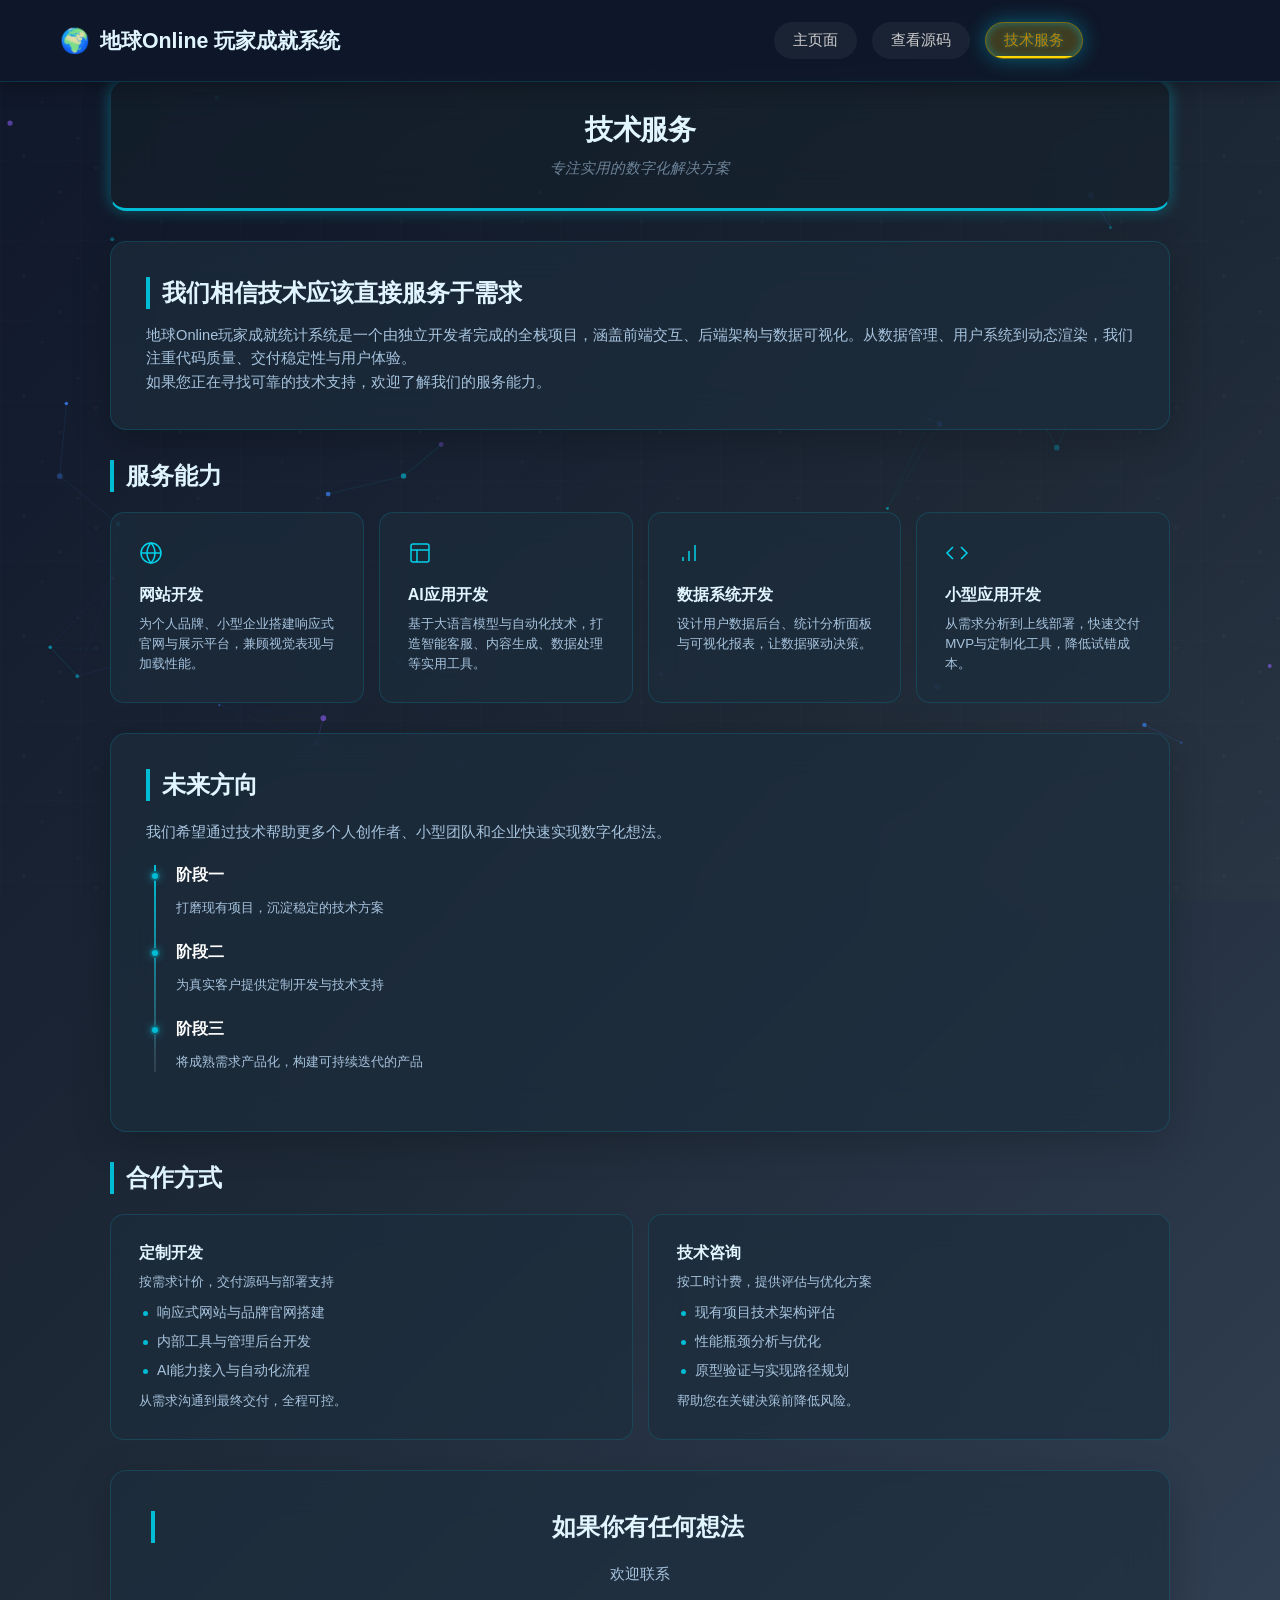
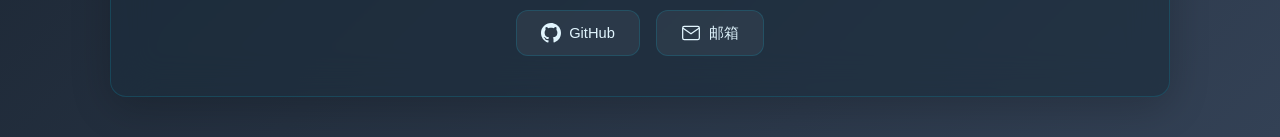
==== cooperation.html @ 9ad04b44 "init" ====
<!DOCTYPE html>
<html lang="zh-CN">
<head>
    <meta charset="UTF-8">
    <meta name="viewport" content="width=device-width, initial-scale=1.0">
    <title>技术服务 · 地球Online</title>
    <link rel="stylesheet" href="static/css/style.css">
    <script src="static/js/svg-icons.js"></script>
    <script src="static/js/background.js"></script>
    <script src="static/js/app.js"></script>
</head>
<body class="theme-wave">
    <canvas id="background-canvas"></canvas>

    <div class="star-bg"></div>
    <div class="subtle-grid"></div>

    <div id="wavy-bg" class="wavy-background">
        <div class="wave"></div>
        <div class="wave"></div>
        <div class="wave"></div>
    </div>

    <nav class="nav-bar">
        <div class="nav-container">
            <div class="nav-left">
                <span class="nav-icon">🌍</span>
                <span class="nav-title">地球Online 玩家成就系统</span>
            </div>
            <div class="nav-right">
                <a href="index.html" class="nav-btn ripple-btn">主页面</a>
                <a href="source.html" class="nav-btn ripple-btn">查看源码</a>
                <a href="cooperation.html" class="nav-btn ripple-btn active">技术服务</a>
                <span class="nav-stats" id="nav-stats">
                    <span class="nav-stats-icon">🏆</span>
                    <span class="nav-stats-text" id="nav-stats-text">0 / 0 · 0%</span>
                </span>
            </div>
        </div>
    </nav>

    <main class="main-content">
<div class="cooperation-page">
    <!-- 开场介绍 -->
    <div class="page-header">
        <h1 class="page-title">技术服务</h1>
        <p class="page-subtitle">专注实用的数字化解决方案</p>
    </div>

    <div class="coop-intro-card">
        <h2 class="section-title">我们相信技术应该直接服务于需求</h2>
        <p class="section-desc">地球Online玩家成就统计系统是一个由独立开发者完成的全栈项目，涵盖前端交互、后端架构与数据可视化。从数据管理、用户系统到动态渲染，我们注重代码质量、交付稳定性与用户体验。</p>
        <p class="section-desc">如果您正在寻找可靠的技术支持，欢迎了解我们的服务能力。</p>
    </div>

    <!-- 能力展示 -->
    <div class="coop-section">
        <h2 class="section-title">服务能力</h2>
        <div class="coop-grid">
            <div class="coop-card">
                <div class="coop-icon">
                    <svg viewBox="0 0 24 24" width="24" height="24" fill="none" stroke="currentColor" stroke-width="1.5"><circle cx="12" cy="12" r="10"></circle><line x1="2" y1="12" x2="22" y2="12"></line><path d="M12 2a15.3 15.3 0 0 1 4 10 15.3 15.3 0 0 1-4 10 15.3 15.3 0 0 1-4-10 15.3 15.3 0 0 1 4-10z"></path></svg>
                </div>
                <div class="coop-card-title">网站开发</div>
                <div class="coop-card-desc">为个人品牌、小型企业搭建响应式官网与展示平台，兼顾视觉表现与加载性能。</div>
            </div>
            <div class="coop-card">
                <div class="coop-icon">
                    <svg viewBox="0 0 24 24" width="24" height="24" fill="none" stroke="currentColor" stroke-width="1.5"><rect x="3" y="3" width="18" height="18" rx="2" ry="2"></rect><line x1="3" y1="9" x2="21" y2="9"></line><line x1="9" y1="21" x2="9" y2="9"></line></svg>
                </div>
                <div class="coop-card-title">AI应用开发</div>
                <div class="coop-card-desc">基于大语言模型与自动化技术，打造智能客服、内容生成、数据处理等实用工具。</div>
            </div>
            <div class="coop-card">
                <div class="coop-icon">
                    <svg viewBox="0 0 24 24" width="24" height="24" fill="none" stroke="currentColor" stroke-width="1.5"><path d="M12 20V10"></path><path d="M18 20V4"></path><path d="M6 20v-4"></path></svg>
                </div>
                <div class="coop-card-title">数据系统开发</div>
                <div class="coop-card-desc">设计用户数据后台、统计分析面板与可视化报表，让数据驱动决策。</div>
            </div>
            <div class="coop-card">
                <div class="coop-icon">
                    <svg viewBox="0 0 24 24" width="24" height="24" fill="none" stroke="currentColor" stroke-width="1.5"><polyline points="16 18 22 12 16 6"></polyline><polyline points="8 6 2 12 8 18"></polyline></svg>
                </div>
                <div class="coop-card-title">小型应用开发</div>
                <div class="coop-card-desc">从需求分析到上线部署，快速交付MVP与定制化工具，降低试错成本。</div>
            </div>
        </div>
    </div>

    <!-- 未来方向 -->
    <div class="coop-section">
        <div class="explain-card">
            <h2 class="section-title">未来方向</h2>
            <p class="section-desc">我们希望通过技术帮助更多个人创作者、小型团队和企业快速实现数字化想法。</p>

            <div class="timeline">
                <div class="timeline-item">
                    <div class="timeline-dot"></div>
                    <div class="timeline-content">
                        <h3 class="timeline-title">阶段一</h3>
                        <p class="timeline-desc">打磨现有项目，沉淀稳定的技术方案</p>
                    </div>
                </div>
                <div class="timeline-item">
                    <div class="timeline-dot"></div>
                    <div class="timeline-content">
                        <h3 class="timeline-title">阶段二</h3>
                        <p class="timeline-desc">为真实客户提供定制开发与技术支持</p>
                    </div>
                </div>
                <div class="timeline-item">
                    <div class="timeline-dot"></div>
                    <div class="timeline-content">
                        <h3 class="timeline-title">阶段三</h3>
                        <p class="timeline-desc">将成熟需求产品化，构建可持续迭代的产品</p>
                    </div>
                </div>
            </div>
        </div>
    </div>

    <!-- 合作方式 -->
    <div class="coop-section">
        <h2 class="section-title">合作方式</h2>
        <div class="coop-grid two-col">
            <div class="coop-card wide">
                <div class="coop-card-title">定制开发</div>
                <p class="coop-card-desc">按需求计价，交付源码与部署支持</p>
                <ul class="coop-list">
                    <li>响应式网站与品牌官网搭建</li>
                    <li>内部工具与管理后台开发</li>
                    <li>AI能力接入与自动化流程</li>
                </ul>
                <p class="coop-card-desc">从需求沟通到最终交付，全程可控。</p>
            </div>
            <div class="coop-card wide">
                <div class="coop-card-title">技术咨询</div>
                <p class="coop-card-desc">按工时计费，提供评估与优化方案</p>
                <ul class="coop-list">
                    <li>现有项目技术架构评估</li>
                    <li>性能瓶颈分析与优化</li>
                    <li>原型验证与实现路径规划</li>
                </ul>
                <p class="coop-card-desc">帮助您在关键决策前降低风险。</p>
            </div>
        </div>
    </div>

    <!-- 联系方式 -->
    <div class="coop-section">
        <div class="contact-card">
            <h2 class="section-title" style="text-align: center;">如果你有任何想法</h2>
            <p class="section-desc" style="text-align: center;">欢迎联系</p>
            <div class="contact-grid">
                <a href="https://github.com/L0r3Seeker/Earth-Online" target="_blank" class="contact-item ripple-btn" title="L0r3Seeker/Earth-Online">
                    <svg viewBox="0 0 24 24" width="20" height="20" fill="currentColor"><path d="M12 0c-6.626 0-12 5.373-12 12 0 5.302 3.438 9.8 8.207 11.387.599.111.793-.261.793-.577v-2.234c-3.338.726-4.033-1.416-4.033-1.416-.546-1.387-1.333-1.756-1.333-1.756-1.089-.745.083-.729.083-.729 1.205.084 1.839 1.237 1.839 1.237 1.07 1.834 2.807 1.304 3.492.997.107-.775.418-1.305.762-1.604-2.665-.305-5.467-1.334-5.467-5.931 0-1.311.469-2.381 1.236-3.221-.124-.303-.535-1.524.117-3.176 0 0 1.008-.322 3.301 1.23.957-.266 1.983-.399 3.003-.404 1.02.005 2.047.138 3.006.404 2.291-1.552 3.297-1.23 3.297-1.23.653 1.653.242 2.874.118 3.176.77.84 1.235 1.911 1.235 3.221 0 4.609-2.807 5.624-5.479 5.921.43.372.823 1.102.823 2.222v3.293c0 .319.192.694.801.576 4.765-1.589 8.199-6.086 8.199-11.386 0-6.627-5.373-12-12-12z"/></svg>
                    <span>GitHub</span>
                </a>
                <a href="mailto:ecatnip@163.com" class="contact-item ripple-btn" title="ecatnip@163.com">
                    <svg viewBox="0 0 24 24" width="20" height="20" fill="none" stroke="currentColor" stroke-width="1.5"><path d="M4 4h16c1.1 0 2 .9 2 2v12c0 1.1-.9 2-2 2H4c-1.1 0-2-.9-2-2V6c0-1.1.9-2 2-2z"></path><polyline points="22,6 12,13 2,6"></polyline></svg>
                    <span>邮箱</span>
                </a>
            </div>
        </div>
    </div>
</div>
    </main>

    <script>
        document.addEventListener('DOMContentLoaded', function() {
            window.backgroundManager = new BackgroundManager();
            if (window.backgroundManager) {
                window.backgroundManager.changeTheme('wave');
            }
        });
    </script>
</body>
</html>
---- static/css/style.css ----
:root {
    --ease-apple: cubic-bezier(0.4, 0, 0.2, 1);
    --anim-duration: 450ms;

    --dark-bg: #1A1817;
    --dark-card: #242424;
    --dark-text: #FFFFFF;
    --dark-desc: #8B7D6B;
    --dark-border: #333333;
    --dark-hover: #2D2D2D;
    --gold-color: #B8860B;
    --gold-bright: #FFD700;
    --silver-color: #C0C0C0;
    --copper-color: #CD7F32;
    --gold-glow: rgba(184, 134, 11, 0.45);
    --silver-glow: rgba(192, 192, 192, 0.4);
    --copper-glow: rgba(205, 127, 50, 0.4);
    --accent-glow: rgba(255, 215, 0, 0.25);
    --light-bg: #F5F5F5;
    --light-card: #FFFFFF;
    --light-text: #333333;
    --light-desc: #666666;
    --light-border: #E0E0E0;
    --light-hover: #F0F0F0;

    --glass-bg: rgba(26, 24, 23, 0.65);
    --glass-border: rgba(255, 255, 255, 0.08);
    --card-glass-bg: rgba(36, 36, 36, 0.7);
    --text-primary: #FFFFFF;
    --text-desc-color: #8B7D6B;

    --glow-color: #B8860B;
    --glow-bright: #FFD700;
    --glow-effect: rgba(184, 134, 11, 0.4);
}

* {
    margin: 0;
    padding: 0;
    box-sizing: border-box;
}

body {
    font-family: 'Microsoft YaHei', 'PingFang SC', -apple-system, BlinkMacSystemFont, sans-serif;
    min-height: 100vh;
    transition: all 0.3s ease;
}

body.theme-dark {
    background: linear-gradient(180deg, #1A1817 0%, #121110 100%);
    color: var(--dark-text);
}

body.theme-wave {
    background: linear-gradient(135deg, #0f172a 0%, #1e2937 50%, #334155 100%);
    color: var(--dark-text);
    --glass-bg: rgba(20, 32, 43, 0.6);
    --glass-border: rgba(0, 212, 255, 0.15);
    --card-glass-bg: rgba(28, 45, 61, 0.65);
    --text-primary: #E1F5FE;
    --text-desc-color: #A7C4DE;
    --glow-color: #00BCD4;
    --glow-bright: #00E5FF;
    --glow-effect: rgba(0, 229, 255, 0.35);
}

body.theme-light {
    background: linear-gradient(180deg, #f8f5f0 0%, #f0e9d9 100%);
    color: var(--light-text);
    --glass-bg: rgba(245, 245, 245, 0.7);
    --glass-border: rgba(0, 0, 0, 0.06);
    --card-glass-bg: rgba(255, 255, 255, 0.75);
    --text-primary: #333333;
    --text-desc-color: #666666;
    --glow-color: #8B5A2B;
    --glow-bright: #CD853F;
    --glow-effect: rgba(139, 90, 43, 0.2);
}

/* 星空背景层 */
.star-bg {
    position: fixed;
    top: 0; left: 0; width: 100%; height: 100%;
    background:
        radial-gradient(circle at 20% 30%, rgba(255,255,255,0.08) 1px, transparent 2px),
        radial-gradient(circle at 50% 60%, rgba(255,255,255,0.06) 1px, transparent 2px),
        radial-gradient(circle at 80% 40%, rgba(255,255,255,0.07) 1px, transparent 2px),
        radial-gradient(circle at 35% 85%, rgba(255,255,255,0.05) 1px, transparent 2px),
        radial-gradient(circle at 65% 15%, rgba(255,255,255,0.06) 1px, transparent 2px);
    background-size: 120px 120px;
    pointer-events: none;
    z-index: 0;
    opacity: 0.6;
    animation: twinkle 25s infinite linear;
}

body.theme-light .star-bg {
    opacity: 0.15;
    background:
        radial-gradient(circle at 20% 30%, rgba(184,134,11,0.1) 1px, transparent 2px),
        radial-gradient(circle at 50% 60%, rgba(184,134,11,0.08) 1px, transparent 2px),
        radial-gradient(circle at 80% 40%, rgba(184,134,11,0.09) 1px, transparent 2px);
    background-size: 120px 120px;
}

/* 微妙网格层 */
.subtle-grid {
    position: fixed;
    top: 0; left: 0; width: 100%; height: 100%;
    background-image:
        linear-gradient(rgba(255,255,255,0.03) 1px, transparent 1px),
        linear-gradient(90deg, rgba(255,255,255,0.03) 1px, transparent 1px);
    background-size: 80px 80px;
    pointer-events: none;
    z-index: 0;
    opacity: 0.4;
}

body.theme-light .subtle-grid {
    background-image:
        linear-gradient(rgba(0,0,0,0.02) 1px, transparent 1px),
        linear-gradient(90deg, rgba(0,0,0,0.02) 1px, transparent 1px);
}

@keyframes twinkle {
    0%, 100% { opacity: 0.55; }
    50% { opacity: 0.75; }
}

.wavy-background {
    position: fixed;
    top: 0;
    left: 0;
    width: 100%;
    height: 100%;
    pointer-events: none;
    overflow: hidden;
    z-index: 0;
    opacity: 0;
    transition: opacity 0.5s ease;
}

body.theme-wave .wavy-background {
    opacity: 0.3;
}

.wave {
    position: absolute;
    width: 200%;
    height: 200%;
    animation: wave-animation 18s linear infinite;
    opacity: 0.25;
}

.wave:nth-child(1) {
    background: radial-gradient(ellipse at center, rgba(255, 215, 0, 0.1) 0%, transparent 70%);
    animation-duration: 12s;
}

.wave:nth-child(2) {
    background: radial-gradient(ellipse at center, rgba(192, 192, 192, 0.08) 0%, transparent 70%);
    animation-duration: 8s;
    animation-delay: -2s;
}

.wave:nth-child(3) {
    background: radial-gradient(ellipse at center, rgba(205, 127, 50, 0.06) 0%, transparent 70%);
    animation-duration: 15s;
    animation-delay: -5s;
}

@keyframes wave-animation {
    0% { transform: translate(0, 0) rotate(0deg); }
    100% { transform: translate(-30%, -20%) rotate(360deg); }
}

.nav-bar {
    position: fixed;
    top: 0;
    left: 0;
    right: 0;
    z-index: 100;
    backdrop-filter: blur(16px);
    border-bottom: 1px solid rgba(184, 134, 11, 0.2);
    background: rgba(26, 24, 23, 0.92);
    box-shadow: 0 4px 20px rgba(0, 0, 0, 0.3);
}

body.theme-light .nav-bar {
    background: rgba(255, 255, 255, 0.96);
    border-bottom: 1px solid #d4c19c;
    box-shadow: 0 4px 20px rgba(0, 0, 0, 0.08);
}

body.theme-wave .nav-bar {
    background: rgba(15, 23, 42, 0.92);
    box-shadow: 0 4px 20px rgba(0, 0, 0, 0.3);
}

.nav-container {
    max-width: 1200px;
    margin: 0 auto;
    padding: 12px 20px;
    display: flex;
    justify-content: space-between;
    align-items: center;
}

.nav-left {
    display: flex;
    align-items: center;
    gap: 10px;
}

.nav-icon {
    font-size: 24px;
}

.nav-title {
    font-size: 18px;
    font-weight: bold;
}

body.theme-light .nav-title {
    color: var(--light-text);
}

.nav-right {
    display: flex;
    gap: 15px;
}

.nav-btn {
    padding: 8px 16px;
    border-radius: 20px;
    text-decoration: none;
    font-size: 14px;
    transition: all 0.3s ease;
    border: 1px solid transparent;
    position: relative;
    overflow: hidden;
}

.nav-btn::after {
    content: '';
    position: absolute;
    bottom: 0; left: 50%;
    width: 0; height: 2px;
    background: var(--gold-bright);
    transition: all 0.3s ease;
}

.nav-btn:hover::after,
.nav-btn.active::after {
    left: 0;
    width: 100%;
}

body.theme-dark .nav-btn {
    color: #aaa;
    background: rgba(255, 255, 255, 0.05);
}

body.theme-dark .nav-btn:hover {
    background: rgba(255, 255, 255, 0.1);
    color: var(--dark-text);
}

body.theme-dark .nav-btn.active {
    background: rgba(255, 215, 0, 0.2);
    color: var(--gold-color);
    border-color: rgba(255, 215, 0, 0.3);
}

body.theme-light .nav-btn {
    color: var(--light-text);
    background: rgba(0, 0, 0, 0.05);
}

body.theme-light .nav-btn:hover {
    background: rgba(0, 0, 0, 0.1);
}

body.theme-light .nav-btn.active {
    background: rgba(255, 215, 0, 0.3);
    color: #8B6914;
    border-color: rgba(255, 215, 0, 0.5);
}

body.theme-wave .nav-btn {
    color: #ccc;
    background: rgba(255, 255, 255, 0.05);
}

body.theme-wave .nav-btn:hover {
    background: rgba(255, 255, 255, 0.1);
    color: var(--dark-text);
}

body.theme-wave .nav-btn.active {
    background: rgba(255, 215, 0, 0.2);
    color: var(--gold-color);
    border-color: rgba(255, 215, 0, 0.3);
}

.main-content {
    margin-top: 60px;
    position: relative;
    z-index: 1;
}

.home-page {
    max-width: 1000px;
    margin: 0 auto;
    padding: 30px 20px;
}

.header {
    text-align: center;
    margin-bottom: 30px;
}

.header-content {
    display: flex;
    justify-content: space-between;
    align-items: center;
    margin-bottom: 20px;
}

.header-left {
    text-align: left;
}

.header-right {
    display: flex;
    gap: 15px;
    align-items: center;
}

.visitor-stats-card {
    padding: 8px 16px !important;
}

.visitor-stats-card .stats-label {
    font-size: 10px;
}

.visitor-stats-card .stats-value {
    font-size: 15px;
}

.page-title {
    font-size: clamp(32px, 4vw, 46px);
    font-weight: 800;
    letter-spacing: -0.04em;
    margin: 4px 0 10px;
    text-wrap: balance;
}

.page-eyebrow {
    color: var(--gold-color);
    font-size: 11px;
    font-weight: 700;
    letter-spacing: 0.14em;
}

body.theme-light .page-title {
    color: var(--light-text);
}

.page-subtitle {
    font-size: 16px;
    font-style: italic;
    opacity: 0.7;
}

body.theme-light .page-subtitle {
    color: var(--light-desc);
}

.stats-card {
    display: flex;
    align-items: center;
    gap: 12px;
    padding: 15px 25px;
    border-radius: 12px;
}

body.theme-dark .stats-card {
    background: rgba(255, 255, 255, 0.05);
    border: 1px solid rgba(255, 255, 255, 0.1);
}

body.theme-light .stats-card {
    background: rgba(0, 0, 0, 0.03);
    border: 1px solid var(--light-border);
}

body.theme-wave .stats-card {
    background: rgba(255, 255, 255, 0.05);
    border: 1px solid rgba(255, 255, 255, 0.1);
}

.stats-icon {
    font-size: 36px;
}

.stats-info {
    display: flex;
    flex-direction: column;
}

.stats-label {
    font-size: 12px;
    opacity: 0.6;
}

.stats-value {
    font-size: 20px;
    font-weight: bold;
    color: var(--gold-color);
}

.progress-bar-container {
    width: 100%;
    height: 8px;
    border-radius: 4px;
    overflow: hidden;
}

body.theme-dark .progress-bar-container {
    background: rgba(255, 255, 255, 0.1);
}

body.theme-light .progress-bar-container {
    background: rgba(0, 0, 0, 0.1);
}

body.theme-wave .progress-bar-container {
    background: rgba(255, 255, 255, 0.1);
}

.progress-bar {
    width: 100%;
    height: 100%;
    border-radius: 4px;
}

.progress-fill {
    height: 100%;
    background: linear-gradient(90deg, var(--copper-color), var(--silver-color), var(--gold-color));
    border-radius: 4px;
    transition: width 0.5s ease;
}

.filter-bar {
    display: flex;
    align-items: center;
    gap: 15px;
    margin-bottom: 25px;
    padding: 15px 20px;
    border-radius: 14px;
    position: sticky;
    top: 76px;
    z-index: 5;
    backdrop-filter: blur(18px);
}

body.theme-dark .filter-bar {
    background: rgba(255, 255, 255, 0.03);
    border: 1px solid rgba(255, 255, 255, 0.08);
}

body.theme-light .filter-bar {
    background: rgba(0, 0, 0, 0.02);
    border: 1px solid var(--light-border);
}

body.theme-wave .filter-bar {
    background: rgba(255, 255, 255, 0.03);
    border: 1px solid rgba(255, 255, 255, 0.08);
}

.filter-label {
    font-size: 14px;
    opacity: 0.7;
}

.filter-select {
    padding: 8px 24px 8px 12px;
    border-radius: 8px;
    font-size: 14px;
    cursor: pointer;
    outline: none;
    transition: all 0.3s ease;
    appearance: none;
    background-repeat: no-repeat;
    background-position: right 8px center;
    background-size: 12px;
}

body.theme-dark .filter-select {
    background: rgba(255, 255, 255, 0.05);
    border: 1px solid rgba(255, 255, 255, 0.15);
    color: var(--dark-text);
    background-image: url("data:image/svg+xml,%3Csvg xmlns='http://www.w3.org/2000/svg' width='12' height='12' viewBox='0 0 24 24' fill='none' stroke='%238B7D6B' stroke-width='2'%3E%3Cpolyline points='6 9 12 15 18 9'/%3E%3C/svg%3E");
}

body.theme-dark .filter-select:hover {
    border-color: rgba(255, 255, 255, 0.3);
    background-color: rgba(255, 255, 255, 0.08);
}

body.theme-dark .filter-select:focus {
    border-color: var(--gold-color);
    box-shadow: 0 0 10px rgba(255, 215, 0, 0.2);
}

body.theme-dark .filter-select option {
    background: #1A1817;
    color: white;
    padding: 8px;
}

body.theme-light .filter-select {
    background: #fff;
    border: 1px solid var(--light-border);
    color: var(--light-text);
    background-image: url("data:image/svg+xml,%3Csvg xmlns='http://www.w3.org/2000/svg' width='12' height='12' viewBox='0 0 24 24' fill='none' stroke='%23666' stroke-width='2'%3E%3Cpolyline points='6 9 12 15 18 9'/%3E%3C/svg%3E");
}

body.theme-light .filter-select option {
    background: #fff;
    color: var(--light-text);
}

body.theme-wave .filter-select {
    background: rgba(255, 255, 255, 0.05);
    border: 1px solid rgba(255, 255, 255, 0.15);
    color: var(--dark-text);
    background-image: url("data:image/svg+xml,%3Csvg xmlns='http://www.w3.org/2000/svg' width='12' height='12' viewBox='0 0 24 24' fill='none' stroke='%238B7D6B' stroke-width='2'%3E%3Cpolyline points='6 9 12 15 18 9'/%3E%3C/svg%3E");
}

body.theme-wave .filter-select option {
    background: #1a1a2e;
    color: white;
}

.search-input {
    flex: 1;
    padding: 8px 15px;
    border-radius: 20px;
    font-size: 14px;
}

body.theme-dark .search-input {
    background: rgba(255, 255, 255, 0.08);
    border: 1px solid rgba(255, 255, 255, 0.15);
    color: var(--dark-text);
}

body.theme-dark .search-input::placeholder {
    color: rgba(255, 255, 255, 0.4);
}

body.theme-light .search-input {
    background: #fff;
    border: 1px solid var(--light-border);
    color: var(--light-text);
}

body.theme-light .search-input::placeholder {
    color: rgba(0, 0, 0, 0.3);
}

body.theme-wave .search-input {
    background: rgba(255, 255, 255, 0.08);
    border: 1px solid rgba(255, 255, 255, 0.15);
    color: var(--dark-text);
}

body.theme-wave .search-input::placeholder {
    color: rgba(255, 255, 255, 0.4);
}

.count-label {
    font-size: 14px;
    opacity: 0.6;
}

.achievements-list {
    display: grid;
    grid-template-columns: repeat(2, minmax(0, 1fr));
    gap: 14px;
}

.achievement-card {
    display: flex;
    align-items: center;
    gap: 14px;
    padding: 18px;
    border-radius: 20px;
    cursor: pointer;
    transition: transform 0.45s cubic-bezier(0.4, 0, 0.2, 1),
                box-shadow 0.45s cubic-bezier(0.4, 0, 0.2, 1),
                border-color 0.45s cubic-bezier(0.4, 0, 0.2, 1),
                background 0.45s cubic-bezier(0.4, 0, 0.2, 1),
                opacity 0.45s cubic-bezier(0.4, 0, 0.2, 1);
    opacity: 0.9;
    position: relative;
    overflow: hidden;
    will-change: transform, box-shadow;
}

.achievement-card::before {
    content: '';
    position: absolute;
    inset: 0;
    background: linear-gradient(135deg, transparent, rgba(255,215,0,0.06), transparent);
    opacity: 0;
    transition: opacity 0.4s;
    pointer-events: none;
}

.achievement-card:hover::before {
    opacity: 1;
}

body.theme-dark .achievement-card {
    background: rgba(255, 255, 255, 0.03);
    border: 1px solid rgba(255, 255, 255, 0.06);
}

body.theme-light .achievement-card {
    background: #fff;
    border: 1px solid var(--light-border);
}

body.theme-wave .achievement-card {
    background: rgba(255, 255, 255, 0.03);
    border: 1px solid rgba(255, 255, 255, 0.06);
}

.achievement-card:hover {
    opacity: 1;
    transform: translateY(-4px);
}

body.theme-dark .achievement-card:hover {
    background: rgba(255, 255, 255, 0.06);
    border-color: rgba(255, 255, 255, 0.12);
}

body.theme-light .achievement-card:hover {
    background: var(--light-hover);
    border-color: rgba(0, 0, 0, 0.1);
}

body.theme-wave .achievement-card:hover {
    background: rgba(255, 255, 255, 0.06);
    border-color: rgba(255, 255, 255, 0.12);
}

.achievement-card.completed {
    opacity: 1;
    animation: pulse-glow 3s ease-in-out infinite;
}

/* 已完成卡片：按稀有度设置分层光晕 */
.achievement-card[data-rarity="gold"].completed {
    border-color: var(--gold-color);
    box-shadow:
        0 0 15px var(--gold-glow),
        0 0 35px rgba(184,134,11,0.25),
        inset 0 0 20px rgba(255,215,0,0.15);
}
.achievement-card[data-rarity="silver"].completed {
    border-color: var(--silver-color);
    box-shadow:
        0 0 15px var(--silver-glow),
        0 0 35px rgba(192,192,192,0.2),
        inset 0 0 20px rgba(192,192,192,0.1);
}
.achievement-card[data-rarity="copper"].completed {
    border-color: var(--copper-color);
    box-shadow:
        0 0 15px var(--copper-glow),
        0 0 35px rgba(205,127,50,0.2),
        inset 0 0 20px rgba(205,127,50,0.1);
}

@keyframes pulse-glow {
    0% { box-shadow: 0 0 15px var(--accent-glow), 0 0 35px rgba(255,215,0,0.15); }
    50% { box-shadow: 0 0 25px var(--accent-glow), 0 0 50px rgba(255,215,0,0.25); }
    100% { box-shadow: 0 0 15px var(--accent-glow), 0 0 35px rgba(255,215,0,0.15); }
}

/* 未完成卡片弱化 */
.achievement-card:not(.completed) {
    filter: saturate(0.82);
}

body.theme-dark .achievement-card.completed {
    background: rgba(255, 255, 255, 0.04);
}
body.theme-dark .achievement-card[data-rarity="gold"].completed {
    background: rgba(255, 215, 0, 0.06);
}
body.theme-dark .achievement-card[data-rarity="silver"].completed {
    background: rgba(192, 192, 192, 0.06);
}
body.theme-dark .achievement-card[data-rarity="copper"].completed {
    background: rgba(205, 127, 50, 0.06);
}

body.theme-light .achievement-card.completed {
    background: rgba(0, 0, 0, 0.02);
}
body.theme-light .achievement-card[data-rarity="gold"].completed {
    background: rgba(255, 215, 0, 0.06);
}
body.theme-light .achievement-card[data-rarity="silver"].completed {
    background: rgba(192, 192, 192, 0.06);
}
body.theme-light .achievement-card[data-rarity="copper"].completed {
    background: rgba(205, 127, 50, 0.06);
}

body.theme-wave .achievement-card.completed {
    background: rgba(255, 255, 255, 0.04);
}
body.theme-wave .achievement-card[data-rarity="gold"].completed {
    background: rgba(255, 215, 0, 0.06);
}
body.theme-wave .achievement-card[data-rarity="silver"].completed {
    background: rgba(192, 192, 192, 0.06);
}
body.theme-wave .achievement-card[data-rarity="copper"].completed {
    background: rgba(205, 127, 50, 0.06);
}

.achievement-card.locked {
    cursor: default;
}

.achievement-card.locked:hover {
    transform: none;
}

.achievement-card.locked .card-checkbox {
    cursor: default;
}

.achievement-card.locked .checkmark {
    background: rgba(255, 215, 0, 0.2);
    border-color: var(--gold-color);
}

.achievement-card.locked .checkmark::after {
    opacity: 1;
}

.card-icon {
    width: 58px;
    height: 58px;
    border-radius: 14px;
    display: flex;
    align-items: center;
    justify-content: center;
    font-size: 28px;
    transition: all 0.4s ease;
    flex-shrink: 0;
    overflow: hidden;
    background: rgba(0,0,0, 0.45);
    border: 2px solid rgba(255, 255, 255, 0.12);
    box-shadow: 0 4px 15px rgba(0,0,0,0.4);
    will-change: transform;
}

.achievement-card:hover .card-icon {
    transform: scale(1.06) rotate(5deg);
}

.card-icon svg {
    width: 40px;
    height: 40px;
    display: block;
    filter: drop-shadow(0 1px 2px rgba(0,0,0,0.5));
}

.achievement-card:not(.completed) .card-icon svg {
    filter: drop-shadow(0 1px 2px rgba(0,0,0,0.5)) grayscale(0.1) opacity(0.8);
}

.achievement-card[data-rarity="gold"] .card-icon {
    border-color: rgba(255, 215, 0, 0.55);
    box-shadow: inset 0 0 12px rgba(255, 215, 0, 0.08);
}

.achievement-card[data-rarity="gold"].completed .card-icon {
    background: rgba(255, 215, 0, 0.22);
    border-color: var(--gold-color);
    box-shadow: 0 0 18px rgba(255, 215, 0, 0.45), inset 0 0 12px rgba(255, 215, 0, 0.1);
}

.achievement-card[data-rarity="silver"] .card-icon {
    border-color: rgba(192, 192, 192, 0.55);
    box-shadow: inset 0 0 12px rgba(192, 192, 192, 0.08);
}

.achievement-card[data-rarity="silver"].completed .card-icon {
    background: rgba(192, 192, 192, 0.22);
    border-color: var(--silver-color);
    box-shadow: 0 0 18px rgba(192, 192, 192, 0.45), inset 0 0 12px rgba(192, 192, 192, 0.1);
}

.achievement-card[data-rarity="copper"] .card-icon {
    border-color: rgba(205, 127, 50, 0.55);
    box-shadow: inset 0 0 12px rgba(205, 127, 50, 0.08);
}

.achievement-card[data-rarity="copper"].completed .card-icon {
    background: rgba(205, 127, 50, 0.22);
    border-color: var(--copper-color);
    box-shadow: 0 0 18px rgba(205, 127, 50, 0.45), inset 0 0 12px rgba(205, 127, 50, 0.1);
}

.card-content {
    flex: 1;
    min-width: 0;
}

.card-title {
    font-size: 17px;
    font-weight: 700;
    letter-spacing: -0.02em;
    margin-bottom: 6px;
    white-space: nowrap;
    overflow: hidden;
    text-overflow: ellipsis;
}

body.theme-light .card-title {
    color: var(--light-text);
}

.card-desc {
    font-size: 13px;
    line-height: 1.55;
    margin-bottom: 9px;
    opacity: 0.8;
    display: -webkit-box;
    -webkit-line-clamp: 2;
    -webkit-box-orient: vertical;
    overflow: hidden;
}

.achievement-card[data-rarity="gold"] .card-desc {
    color: var(--gold-color);
}

.achievement-card[data-rarity="silver"] .card-desc {
    color: var(--silver-color);
}

.achievement-card[data-rarity="copper"] .card-desc {
    color: var(--copper-color);
}

.card-rate {
    display: flex;
    align-items: center;
    gap: 6px;
    font-size: 12px;
    opacity: 0.7;
}

.rate-icon {
    display: inline-flex;
    align-items: center;
    padding: 2px 6px;
    border: 1px solid currentColor;
    border-radius: 999px;
    font-size: 10px;
    font-weight: 700;
    line-height: 1.2;
}

.pagination {
    display: flex;
    justify-content: center;
    align-items: center;
    gap: 7px;
    padding: 26px 0 8px;
}

.page-button {
    min-width: 34px;
    height: 34px;
    padding: 0 10px;
    border: 1px solid var(--glass-border);
    border-radius: 9px;
    background: var(--card-glass-bg);
    color: var(--text-primary);
    cursor: pointer;
    font: inherit;
    transition: transform .2s ease, background .2s ease, border-color .2s ease;
}

.page-button:hover:not(:disabled), .page-button.active {
    background: var(--gold-color);
    border-color: var(--gold-color);
    color: #17120a;
    transform: translateY(-2px);
}

.page-button:disabled { opacity: .35; cursor: not-allowed; }
.pagination-ellipsis { opacity: .55; padding: 0 2px; }

.rate-icon {
    font-size: 14px;
}

/* Steam 风格成就卡：深蓝信息面板、方形奖章、亮标题与低对比说明 */
.achievement-card {
    min-height: 112px;
    gap: 16px;
    padding: 16px;
    border-radius: 2px;
    border: 1px solid #263c50;
    background: #16202d;
    box-shadow: inset 0 1px 0 rgba(255, 255, 255, 0.025);
    opacity: 1;
}

.achievement-card::before {
    background: linear-gradient(90deg, rgba(103, 193, 245, 0.12), transparent 55%);
}

.achievement-card:hover {
    transform: none;
    border-color: #4c6b85;
    box-shadow: inset 3px 0 #67c1f5, inset 0 1px 0 rgba(255, 255, 255, 0.04);
}

body.theme-dark .achievement-card,
body.theme-light .achievement-card,
body.theme-wave .achievement-card {
    background: #16202d;
    border-color: #263c50;
}

body.theme-dark .achievement-card:hover,
body.theme-light .achievement-card:hover,
body.theme-wave .achievement-card:hover {
    background: #1b2b3b;
    border-color: #4c6b85;
}

.achievement-card.completed {
    animation: none;
    box-shadow: inset 3px 0 #a4d007, inset 0 1px 0 rgba(255, 255, 255, 0.04);
}

.achievement-card[data-rarity="gold"].completed,
.achievement-card[data-rarity="silver"].completed,
.achievement-card[data-rarity="copper"].completed {
    background: #1b2b27;
    border-color: #3d5b37;
    box-shadow: inset 3px 0 #a4d007, inset 0 1px 0 rgba(255, 255, 255, 0.04);
}

.achievement-card:not(.completed) {
    filter: none;
}

.card-icon {
    width: 64px;
    height: 64px;
    border: 1px solid #31465a;
    border-radius: 2px;
    background:
        linear-gradient(135deg, rgba(103, 193, 245, 0.09), transparent 65%),
        #0d141d;
    box-shadow: inset 0 0 0 3px rgba(0, 0, 0, 0.2);
}

.achievement-card:hover .card-icon {
    transform: none;
    border-color: #67c1f5;
}

.card-icon svg {
    width: 46px;
    height: 46px;
    filter: drop-shadow(0 2px 1px rgba(0, 0, 0, 0.55));
}

.achievement-card:not(.completed) .card-icon svg {
    filter: grayscale(0.88) brightness(0.72) drop-shadow(0 2px 1px rgba(0, 0, 0, 0.55));
    opacity: 0.82;
}

.achievement-card.completed .card-icon {
    border-color: #6c8d36;
    background:
        linear-gradient(135deg, rgba(164, 208, 7, 0.16), transparent 65%),
        #101a20;
    box-shadow: inset 0 0 0 3px rgba(164, 208, 7, 0.06);
}

.achievement-card[data-rarity="gold"].completed .card-icon,
.achievement-card[data-rarity="silver"].completed .card-icon,
.achievement-card[data-rarity="copper"].completed .card-icon {
    background:
        linear-gradient(135deg, rgba(164, 208, 7, 0.16), transparent 65%),
        #101a20;
    border-color: #6c8d36;
    box-shadow: inset 0 0 0 3px rgba(164, 208, 7, 0.06);
}

.achievement-card[data-rarity="gold"] .card-icon,
.achievement-card[data-rarity="silver"] .card-icon,
.achievement-card[data-rarity="copper"] .card-icon {
    border-color: #31465a;
}

.card-title,
body.theme-light .card-title {
    color: #ebf6ff;
    font-size: 16px;
    font-weight: 500;
    letter-spacing: 0;
    margin-bottom: 5px;
}

.card-desc,
.achievement-card[data-rarity="gold"] .card-desc,
.achievement-card[data-rarity="silver"] .card-desc,
.achievement-card[data-rarity="copper"] .card-desc {
    color: #8f98a0;
    font-size: 12px;
    line-height: 1.45;
    margin-bottom: 8px;
    opacity: 1;
}

.card-rate {
    gap: 7px;
    color: #677784;
    font-size: 11px;
    opacity: 1;
}

.rate-icon {
    padding: 0;
    border: 0;
    border-radius: 0;
    color: #67c1f5;
    font-size: 11px;
    font-weight: 400;
}

.achievement-card.completed .rate-icon { color: #a4d007; }

.card-checkbox {
    align-self: flex-end;
    gap: 6px;
    color: #a4d007;
    font-size: 11px;
}

.checkmark {
    width: 16px;
    height: 16px;
    border-radius: 2px;
    border-color: #4c6b85;
}

.card-checkbox input[type="checkbox"]:checked + .checkmark {
    background: #a4d007;
    border-color: #a4d007;
}

@media (max-width: 768px) {
    .achievement-card { min-height: 100px; }
    .card-icon { width: 56px; height: 56px; }
    .card-icon svg { width: 40px; height: 40px; }
}

.card-checkbox {
    display: flex;
    align-items: center;
    gap: 8px;
    cursor: pointer;
}

.card-checkbox input[type="checkbox"] {
    display: none;
}

.checkmark {
    width: 24px;
    height: 24px;
    border-radius: 8px;
    border: 2px solid rgba(255, 255, 255, 0.3);
    display: flex;
    align-items: center;
    justify-content: center;
    transition: all 0.35s cubic-bezier(0.4, 0, 0.2, 1);
}

body.theme-light .checkmark {
    border-color: rgba(0, 0, 0, 0.2);
}

.card-checkbox input[type="checkbox"]:checked + .checkmark {
    background: var(--gold-color);
    border-color: var(--gold-color);
}

.checkmark::after {
    content: '';
    width: 10px;
    height: 10px;
    background: url("data:image/svg+xml,%3Csvg xmlns='http://www.w3.org/2000/svg' viewBox='0 0 24 24' fill='none' stroke='%231A1817' stroke-width='3'%3E%3Cpath d='M5 13l4 4L19 7'/%3E%3C/svg%3E") no-repeat center;
    background-size: contain;
    opacity: 0;
    transition: opacity 0.3s ease;
}

.card-checkbox input[type="checkbox"]:checked + .checkmark::after {
    opacity: 1;
}

.check-text {
    font-size: 13px;
    opacity: 0.5;
    transition: opacity 0.35s cubic-bezier(0.4, 0, 0.2, 1),
                color 0.35s cubic-bezier(0.4, 0, 0.2, 1);
}

.card-checkbox input[type="checkbox"]:checked ~ .check-text {
    opacity: 1;
    color: var(--gold-color);
}

.source-page, .style-page {
    max-width: 1000px;
    margin: 0 auto;
    padding: 30px 20px;
}

.page-header {
    text-align: center;
    margin-bottom: 30px;
}

.page-header h1 {
    font-size: 28px;
    margin-bottom: 10px;
}

.page-header p {
    opacity: 0.6;
}

/* 标签页 */
.source-tabs {
    display: flex;
    gap: 8px;
    margin-bottom: 20px;
    border-bottom: 1px solid rgba(255, 255, 255, 0.1);
    flex-wrap: wrap;
}

.source-tab {
    background: transparent;
    border: none;
    padding: 12px 20px;
    color: var(--dark-text);
    opacity: 0.6;
    cursor: pointer;
    font-size: 14px;
    border-bottom: 2px solid transparent;
    transition: all 0.3s ease;
    margin-bottom: -1px;
}

.source-tab:hover {
    opacity: 1;
    color: var(--gold-color);
}

.source-tab.active {
    opacity: 1;
    color: var(--gold-color);
    border-bottom-color: var(--gold-color);
}

.tab-panel {
    display: none;
    animation: fadeIn 0.3s ease;
}

.tab-panel.active {
    display: block;
}

@keyframes fadeIn {
    from { opacity: 0; transform: translateY(8px); }
    to { opacity: 1; transform: translateY(0); }
}

.source-content {
    min-height: 400px;
}

/* 项目介绍卡片 */
.intro-card,
.explain-card {
    background: rgba(255, 255, 255, 0.04);
    border: 1px solid rgba(255, 255, 255, 0.08);
    border-radius: 12px;
    padding: 24px 28px;
}

body.theme-light .intro-card,
body.theme-light .explain-card {
    background: #fff;
    border-color: var(--light-border);
    box-shadow: 0 2px 8px rgba(0, 0, 0, 0.04);
}

.intro-card h2,
.explain-card h2 {
    font-size: 22px;
    margin-bottom: 16px;
    color: var(--gold-color);
}

.intro-card h3,
.explain-card h3 {
    font-size: 16px;
    margin: 20px 0 12px;
    color: var(--dark-text);
}

.lead {
    font-size: 15px;
    line-height: 1.8;
    opacity: 0.85;
    margin-bottom: 16px;
}

.feature-list {
    list-style: none;
    padding: 0;
    margin: 0 0 16px;
}

.feature-list li {
    padding: 8px 0;
    border-bottom: 1px dashed rgba(255, 255, 255, 0.06);
    font-size: 14px;
    line-height: 1.7;
}

body.theme-light .feature-list li {
    border-bottom-color: var(--light-border);
}

/* 技术栈网格 */
.tech-grid {
    display: grid;
    grid-template-columns: repeat(auto-fill, minmax(140px, 1fr));
    gap: 12px;
    margin: 16px 0;
}

.tech-item {
    background: rgba(255, 255, 255, 0.04);
    border: 1px solid rgba(255, 255, 255, 0.08);
    border-radius: 10px;
    padding: 14px 10px;
    text-align: center;
    transition: all 0.3s ease;
}

.tech-item:hover {
    transform: translateY(-2px);
    border-color: var(--gold-color);
}

.tech-icon {
    font-size: 28px;
    margin-bottom: 6px;
}

.tech-name {
    font-size: 14px;
    font-weight: 600;
    color: var(--gold-color);
    margin-bottom: 2px;
}

.tech-desc {
    font-size: 12px;
    opacity: 0.6;
}

/* 代码块 */
.code-block {
    background: rgba(0, 0, 0, 0.6);
    border: 1px solid rgba(255, 255, 255, 0.08);
    border-radius: 10px;
    padding: 16px 18px;
    overflow-x: auto;
    margin: 12px 0;
}

.code-block.mini {
    padding: 12px 14px;
    margin: 10px 0;
}

.code-block pre {
    margin: 0;
    color: #e6e6e6;
    font-family: 'Consolas', 'Monaco', 'Courier New', monospace;
    font-size: 13px;
    line-height: 1.7;
    white-space: pre;
}

body.theme-light .code-block {
    background: #1e1e1e;
    border-color: #333;
}

body.theme-light .code-block pre {
    color: #e6e6e6;
}

/* 代码解析 */
.explain-item {
    margin-bottom: 20px;
    padding-bottom: 16px;
    border-bottom: 1px dashed rgba(255, 255, 255, 0.06);
}

.explain-item:last-child {
    border-bottom: none;
}

body.theme-light .explain-item {
    border-bottom-color: var(--light-border);
}

.explain-item h3 {
    color: var(--gold-color);
    margin-top: 0;
}

.explain-item p {
    font-size: 14px;
    line-height: 1.7;
    opacity: 0.85;
    margin: 8px 0;
}

.explain-note {
    background: rgba(255, 215, 0, 0.06);
    border-left: 3px solid var(--gold-color);
    padding: 10px 14px;
    border-radius: 0 6px 6px 0;
    font-size: 13px !important;
    opacity: 0.9 !important;
}

body.theme-light .explain-note {
    background: rgba(184, 134, 11, 0.08);
}

code {
    background: rgba(0, 0, 0, 0.4);
    padding: 2px 6px;
    border-radius: 4px;
    font-family: 'Consolas', 'Monaco', monospace;
    font-size: 12px;
    color: #ffcd6b;
}

body.theme-light code {
    background: rgba(0, 0, 0, 0.06);
    color: #b8860b;
}

/* 稀有度徽章 */
.rarity-list {
    list-style: none;
    padding: 0;
    margin: 12px 0;
}

.rarity-list li {
    padding: 8px 0;
    font-size: 14px;
    line-height: 1.7;
}

.rarity-badge {
    display: inline-block;
    padding: 4px 12px;
    border-radius: 12px;
    font-weight: 600;
    font-size: 13px;
    margin-right: 8px;
}

.rarity-badge.gold {
    background: rgba(255, 215, 0, 0.15);
    color: #FFD700;
    border: 1px solid rgba(255, 215, 0, 0.3);
}

.rarity-badge.silver {
    background: rgba(192, 192, 192, 0.15);
    color: #C0C0C0;
    border: 1px solid rgba(192, 192, 192, 0.3);
}

.rarity-badge.copper {
    background: rgba(205, 127, 50, 0.15);
    color: #CD7F32;
    border: 1px solid rgba(205, 127, 50, 0.3);
}

.source-code {
    background: rgba(0, 0, 0, 0.9);
    border-radius: 12px;
    padding: 20px;
    overflow-x: auto;
    max-height: 600px;
    overflow-y: auto;
}

.source-code pre {
    color: #ddd;
    font-family: 'Consolas', 'Monaco', monospace;
    font-size: 13px;
    line-height: 1.6;
    white-space: pre-wrap;
    word-break: break-all;
}

.style-options {
    display: grid;
    grid-template-columns: repeat(auto-fit, minmax(250px, 1fr));
    gap: 20px;
    margin-top: 30px;
}

.style-card {
    padding: 25px;
    border-radius: 12px;
    text-align: center;
    cursor: pointer;
    transition: all 0.3s ease;
    border: 2px solid transparent;
}

body.theme-dark .style-card {
    background: rgba(255, 255, 255, 0.03);
    border-color: rgba(255, 255, 255, 0.06);
}

body.theme-light .style-card {
    background: #fff;
    border-color: var(--light-border);
}

body.theme-wave .style-card {
    background: rgba(255, 255, 255, 0.03);
    border-color: rgba(255, 255, 255, 0.06);
}

.style-card:hover {
    transform: translateY(-5px);
}

.style-card.active {
    border-color: var(--gold-color);
    box-shadow: 0 0 20px rgba(255, 215, 0, 0.2);
}

.style-icon {
    font-size: 48px;
    margin-bottom: 15px;
}

.style-name {
    font-size: 18px;
    font-weight: bold;
    margin-bottom: 8px;
}

.style-desc {
    font-size: 13px;
    opacity: 0.6;
}

.toast {
    position: fixed;
    top: 80px;
    right: 20px;
    padding: 15px 25px;
    border-radius: 8px;
    font-size: 14px;
    z-index: 1000;
    animation: fade-in 0.3s ease;
}

body.theme-dark .toast {
    background: rgba(255, 255, 255, 0.1);
    border: 1px solid rgba(255, 255, 255, 0.2);
}

body.theme-light .toast {
    background: #fff;
    border: 1px solid var(--light-border);
    box-shadow: 0 2px 10px rgba(0, 0, 0, 0.1);
}

@keyframes fade-in {
    from {
        opacity: 0;
        transform: translateX(20px);
    }
    to {
        opacity: 1;
        transform: translateX(0);
    }
}

@media (max-width: 768px) {
    .filter-bar { top: 62px; }
    .achievements-list { grid-template-columns: 1fr; }
    .header-content {
        flex-direction: column;
        gap: 16px;
        align-items: flex-start;
    }

    .header-left {
        text-align: center;
    }

    .header-right {
        flex-direction: column;
        width: 100%;
    }

    .stats-card {
        width: 100%;
        justify-content: center;
    }

    .nav-container {
        flex-direction: column;
        gap: 10px;
    }

    .nav-right {
        gap: 10px;
    }

    .filter-bar {
        flex-wrap: wrap;
    }

    .achievements-list {
        gap: 16px;
    }

    .achievement-card {
        flex-wrap: wrap;
        padding: 16px;
    }

    .card-icon {
        width: 50px;
        height: 50px;
        font-size: 24px;
    }

    .card-content {
        width: calc(100% - 70px);
    }

    .card-checkbox {
        width: 100%;
        justify-content: flex-end;
    }
}

/* ==========================
   Canvas 动态背景
   ========================== */

#background-canvas {
    position: fixed;
    top: 0;
    left: 0;
    width: 100%;
    height: 100%;
    z-index: 0;
    pointer-events: none;
    opacity: 1;
    transition: opacity 0.5s ease;
}

@media (prefers-reduced-motion: reduce) {
    #background-canvas {
        display: none;
    }
}

.ripple-btn {
    position: relative;
    overflow: hidden;
}
.ripple {
    position: absolute;
    border-radius: 50%;
    background: rgba(255, 255, 255, 0.3);
    transform: scale(0);
    animation: ripple-animation 600ms linear;
    pointer-events: none;
}
body.theme-light .ripple {
    background: rgba(0, 0, 0, 0.15);
}
@keyframes ripple-animation {
    to {
        transform: scale(4);
        opacity: 0;
    }
}

.nav-bar {
    background: var(--glass-bg);
    backdrop-filter: blur(20px);
    -webkit-backdrop-filter: blur(20px);
    border-bottom: 1px solid var(--glass-border);
    padding: 10px 0;
    transition: background var(--anim-duration) var(--ease-apple),
                border var(--anim-duration) var(--ease-apple);
}

.nav-title {
    color: var(--text-primary);
    font-weight: 600;
    font-size: 16pt;
}

.nav-btn {
    text-decoration: none;
    color: var(--text-primary);
    padding: 8px 18px;
    border-radius: 20px;
    font-size: 11pt;
    font-weight: 500;
    border: 1px solid transparent;
    background: transparent;
    display: inline-block;
    transition: all var(--anim-duration) var(--ease-apple);
}

.nav-btn:hover {
    background: rgba(255, 255, 255, 0.05);
    color: var(--glow-bright);
    box-shadow: 0 0 15px var(--glow-effect);
    transform: translateY(-1px);
}
body.theme-light .nav-btn:hover {
    background: rgba(0, 0, 0, 0.03);
}

.nav-btn.active {
    background: rgba(255, 255, 255, 0.08);
    border-color: var(--glow-color);
    color: var(--glow-bright);
    box-shadow: 0 0 20px var(--glow-effect), inset 0 0 8px var(--glow-effect);
    text-shadow: 0 0 5px var(--glow-effect);
}

.nav-btn:active, .ripple-btn:active {
    transform: scale(0.96) !important;
}

.stats-card {
    background: var(--card-glass-bg);
    backdrop-filter: blur(15px);
    -webkit-backdrop-filter: blur(15px);
    border: 1px solid var(--glass-border);
    border-radius: 16px;
    padding: 20px;
    display: flex;
    align-items: center;
    gap: 15px;
    box-shadow: 0 4px 30px rgba(0, 0, 0, 0.2), 0 0 0px transparent;
    transition: transform var(--anim-duration) var(--ease-apple),
                box-shadow var(--anim-duration) var(--ease-apple),
                border-color var(--anim-duration) var(--ease-apple);
}

.stats-card {
    border-left: 4px solid var(--glow-color);
}
.visitor-stats-card {
    border-left: 4px solid #00E5FF;
}

.stats-card:hover {
    transform: translateY(-6px);
    border-color: var(--glow-bright);
    box-shadow: 0 12px 40px rgba(0, 0, 0, 0.3),
                0 0 25px var(--glow-effect);
}
.visitor-stats-card:hover {
    box-shadow: 0 12px 40px rgba(0, 0, 0, 0.3),
                0 0 25px rgba(0, 229, 255, 0.4);
}

.stats-value {
    font-family: 'SF Pro Display', -apple-system, sans-serif;
    font-size: 15pt;
    font-weight: 700;
    color: var(--text-primary);
    text-shadow: 0 0 10px var(--glow-effect);
    transition: text-shadow var(--anim-duration) var(--ease-apple);
}
.stats-card:hover .stats-value {
    text-shadow: 0 0 18px var(--glow-bright);
}

.stats-label {
    color: var(--text-desc-color);
    font-size: 10pt;
    display: block;
    margin-bottom: 4px;
}

.filter-bar {
    background: var(--glass-bg);
    backdrop-filter: blur(20px);
    -webkit-backdrop-filter: blur(20px);
    border: 1px solid var(--glass-border);
    border-radius: 12px;
    padding: 12px 20px;
    display: flex;
    align-items: center;
    gap: 15px;
    flex-wrap: wrap;
    transition: all var(--anim-duration) var(--ease-apple);
}

.select-wrapper {
    position: relative;
    display: inline-block;
}
.select-wrapper::after {
    content: '▾';
    font-size: 12px;
    color: var(--text-desc-color);
    position: absolute;
    right: 12px;
    top: 50%;
    transform: translateY(-50%);
    pointer-events: none;
    transition: transform var(--anim-duration) var(--ease-apple), color var(--anim-duration) var(--ease-apple);
}
.select-wrapper:hover::after {
    color: var(--glow-bright);
    transform: translateY(-50%) scale(1.2);
}

.filter-select {
    appearance: none;
    -webkit-appearance: none;
    background: rgba(255, 255, 255, 0.05);
    border: 1px solid var(--glass-border);
    color: var(--text-primary);
    padding: 8px 32px 8px 14px;
    border-radius: 8px;
    font-size: 10.5pt;
    cursor: pointer;
    outline: none;
    transition: all var(--anim-duration) var(--ease-apple);
}
body.theme-light .filter-select {
    background: rgba(0, 0, 0, 0.03);
}

.filter-select:hover {
    border-color: var(--glow-color);
    box-shadow: 0 0 10px var(--glow-effect);
    background: rgba(255, 255, 255, 0.08);
}
.filter-select:focus {
    border-color: var(--glow-bright);
    box-shadow: 0 0 15px var(--glow-effect);
}

.filter-select option {
    background-color: #242424;
    color: #FFFFFF;
    padding: 10px;
}
body.theme-light .filter-select option {
    background-color: #FFFFFF;
    color: #333333;
}

.search-wrapper {
    position: relative;
    flex-grow: 1;
    max-width: 350px;
}

.search-input {
    width: 100%;
    background: rgba(255, 255, 255, 0.05);
    border: 1px solid var(--glass-border);
    color: var(--text-primary);
    padding: 8px 16px;
    border-radius: 8px;
    font-size: 10.5pt;
    outline: none;
    transition: all var(--anim-duration) var(--ease-apple);
}
body.theme-light .search-input {
    background: rgba(0, 0, 0, 0.03);
}

.search-input:focus {
    background: rgba(255, 255, 255, 0.08);
    border-color: var(--glow-bright);
    box-shadow: 0 0 20px var(--glow-effect),
                inset 0 0 6px var(--glow-effect);
}

/* ==========================================================================
   查看源码页面 (Source Page) 商业化重构样式
   ========================================================================== */

.source-page {
    max-width: 1100px;
    margin: 80px auto 40px auto;
    padding: 0 20px;
    font-family: -apple-system, BlinkMacSystemFont, "Segoe UI", Roboto, sans-serif;
}

.page-header {
    background: var(--glass-bg);
    backdrop-filter: blur(20px);
    -webkit-backdrop-filter: blur(20px);
    border: 1px solid var(--glass-border);
    border-bottom: 3px solid var(--glow-color);
    border-radius: 16px;
    padding: 30px 40px;
    margin-bottom: 30px;
    box-shadow: 0 8px 32px rgba(0, 0, 0, 0.15), 0 0 15px var(--glow-effect);
}
.page-title {
    color: var(--text-primary);
    font-size: 24pt;
    font-weight: 700;
    margin: 0 0 8px 0;
    letter-spacing: -0.5px;
}
.page-subtitle {
    color: var(--text-desc-color);
    font-size: 11pt;
    margin: 0;
    opacity: 0.85;
}

.source-tabs {
    display: flex;
    gap: 8px;
    background: rgba(0, 0, 0, 0.2);
    padding: 6px;
    border-radius: 12px;
    margin-bottom: 25px;
    border: 1px solid var(--glass-border);
}
.source-tab {
    flex: 1;
    background: transparent;
    border: 1px solid transparent;
    color: var(--text-desc-color);
    padding: 12px 20px;
    font-size: 11pt;
    font-weight: 500;
    border-radius: 8px;
    cursor: pointer;
    transition: all var(--anim-duration) var(--ease-apple);
    outline: none;
}
.source-tab:hover {
    color: var(--text-primary);
    background: rgba(255, 255, 255, 0.05);
}
.source-tab.active {
    background: var(--card-glass-bg);
    backdrop-filter: blur(10px);
    -webkit-backdrop-filter: blur(10px);
    border-color: var(--glass-border);
    color: var(--glow-bright);
    box-shadow: 0 4px 15px rgba(0, 0, 0, 0.2), 0 0 10px var(--glow-effect);
}
.source-tab:active {
    transform: scale(0.98);
}

.tab-panel {
    display: none;
    opacity: 0;
    transform: translateY(10px);
    transition: opacity var(--anim-duration) var(--ease-apple),
                transform var(--anim-duration) var(--ease-apple);
}
.tab-panel.active {
    display: block;
    opacity: 1;
    transform: translateY(0);
}

.intro-card, .explain-card {
    background: var(--card-glass-bg);
    backdrop-filter: blur(20px);
    -webkit-backdrop-filter: blur(20px);
    border: 1px solid var(--glass-border);
    border-radius: 16px;
    padding: 35px;
    box-shadow: 0 10px 40px rgba(0, 0, 0, 0.2);
    transition: transform var(--anim-duration) var(--ease-apple),
                box-shadow var(--anim-duration) var(--ease-apple);
}
.intro-card:hover, .explain-card:hover {
    transform: translateY(-4px);
    box-shadow: 0 16px 50px rgba(0, 0, 0, 0.3), 0 0 20px var(--glow-effect);
}

.section-title {
    color: var(--text-primary);
    font-size: 18pt;
    margin-top: 0;
    margin-bottom: 15px;
    border-left: 4px solid var(--glow-color);
    padding-left: 12px;
}
.sub-title {
    color: var(--text-primary);
    font-size: 13pt;
    margin-top: 30px;
    margin-bottom: 15px;
    opacity: 0.9;
}
.section-desc {
    color: var(--text-desc-color);
    line-height: 1.6;
    font-size: 11pt;
}

.tech-grid {
    display: grid;
    grid-template-columns: repeat(auto-fit, minmax(220px, 1fr));
    gap: 15px;
    margin: 20px 0;
}
.tech-item {
    background: rgba(0, 0, 0, 0.15);
    border: 1px solid var(--glass-border);
    border-radius: 10px;
    padding: 20px;
    position: relative;
    overflow: hidden;
    transition: all var(--anim-duration) var(--ease-apple);
}
.tech-indicator {
    width: 12px;
    height: 3px;
    background: var(--glow-color);
    border-radius: 2px;
    margin-bottom: 12px;
    transition: width var(--anim-duration) var(--ease-apple);
}
.tech-name {
    color: var(--text-primary);
    font-weight: 600;
    font-size: 11pt;
    margin-bottom: 6px;
}
.tech-desc {
    color: var(--text-desc-color);
    font-size: 9.5pt;
    line-height: 1.4;
}
.tech-item:hover {
    border-color: var(--glow-color);
    background: rgba(255, 255, 255, 0.02);
    box-shadow: 0 4px 15px rgba(0, 0, 0, 0.2);
}
.tech-item:hover .tech-indicator {
    width: 30px;
    background: var(--glow-bright);
}

.code-block-wrapper {
    position: relative;
    margin: 15px 0;
}
.code-block {
    background: rgba(15, 15, 15, 0.85) !important;
    border: 1px solid var(--glass-border);
    border-radius: 10px;
    padding: 20px;
    overflow-x: auto;
    font-family: "SF Mono", Cascadia Code, Consolas, monospace;
    font-size: 10pt;
    line-height: 1.6;
    color: #E0E0E0;
    box-shadow: inset 0 0 10px rgba(0,0,0,0.5);
}
.copy-btn {
    position: absolute;
    top: 12px;
    right: 12px;
    background: rgba(255, 255, 255, 0.08);
    border: 1px solid var(--glass-border);
    color: var(--text-desc-color);
    padding: 6px;
    border-radius: 6px;
    cursor: pointer;
    transition: all var(--anim-duration) var(--ease-apple);
    display: flex;
    align-items: center;
    justify-content: center;
    line-height: 1;
}
.copy-btn:hover {
    background: var(--glow-color);
    color: #FFF;
    border-color: var(--glow-bright);
}
.copy-btn.copied {
    background: #2e7d32;
    color: #FFF;
    border-color: #4caf50;
}

.tip-box {
    background: rgba(255, 255, 255, 0.02);
    border-left: 4px solid var(--glow-color);
    border-radius: 0 8px 8px 0;
    padding: 16px 20px;
    margin: 15px 0;
}
.tip-label {
    display: block;
    color: var(--glow-bright);
    font-size: 9.5pt;
    font-weight: 600;
    text-transform: uppercase;
    letter-spacing: 0.5px;
    margin-bottom: 4px;
}
.tip-content {
    color: var(--text-desc-color);
    margin: 0;
    font-size: 10.5pt;
    line-height: 1.5;
}

.feature-list, .rarity-list {
    list-style: none;
    padding-left: 0;
    margin: 15px 0;
}
.feature-list li {
    position: relative;
    padding-left: 18px;
    margin-bottom: 10px;
    color: var(--text-desc-color);
    font-size: 10.5pt;
    line-height: 1.5;
}
.feature-list li::before {
    content: '';
    position: absolute;
    left: 4px;
    top: 9px;
    width: 5px;
    height: 5px;
    background: var(--glow-color);
    border-radius: 50%;
}
.rarity-list li {
    display: flex;
    align-items: center;
    gap: 12px;
    margin-bottom: 12px;
    color: var(--text-desc-color);
    font-size: 10.5pt;
}
.rarity-badge {
    display: inline-block;
    padding: 3px 10px;
    border-radius: 4px;
    font-size: 9pt;
    font-weight: 600;
    background: rgba(255,255,255,0.05);
    border: 1px solid var(--glass-border);
}
.rarity-badge.gold { color: #FFD700; border-color: rgba(255,215,0,0.3); }
.rarity-badge.silver { color: #C0C0C0; border-color: rgba(192,192,192,0.3); }
.rarity-badge.bronze { color: #CD7F32; border-color: rgba(205,127,50,0.3); }

/* ==========================================================================
   导航栏内嵌统计信息 (Nav Stats)
   ========================================================================== */

.nav-stats {
    display: flex;
    align-items: center;
    gap: 6px;
    padding: 6px 14px;
    border-radius: 20px;
    background: rgba(255, 255, 255, 0.08);
    border: 1px solid var(--glass-border);
    color: var(--glow-bright);
    font-size: 10pt;
    font-weight: 600;
    opacity: 0;
    visibility: hidden;
    transform: translateX(10px);
    transition: opacity var(--anim-duration) var(--ease-apple),
                visibility var(--anim-duration) var(--ease-apple),
                transform var(--anim-duration) var(--ease-apple);
    white-space: nowrap;
}
.nav-stats.visible {
    opacity: 1;
    visibility: visible;
    transform: translateX(0);
}
.nav-stats-icon {
    font-size: 12px;
}
body.theme-light .nav-stats {
    background: rgba(0, 0, 0, 0.05);
}

/* ==========================================================================
   项目合作页面 (Cooperation Page)
   ========================================================================== */

.cooperation-page {
    max-width: 1100px;
    margin: 80px auto 40px auto;
    padding: 0 20px;
    font-family: -apple-system, BlinkMacSystemFont, "Segoe UI", Roboto, sans-serif;
}

.cooperation-page .page-header {
    background: var(--glass-bg);
    backdrop-filter: blur(20px);
    -webkit-backdrop-filter: blur(20px);
    border: 1px solid var(--glass-border);
    border-bottom: 3px solid var(--glow-color);
    border-radius: 16px;
    padding: 30px 40px;
    margin-bottom: 30px;
    box-shadow: 0 8px 32px rgba(0, 0, 0, 0.15), 0 0 15px var(--glow-effect);
}

.coop-intro-card {
    background: var(--card-glass-bg);
    backdrop-filter: blur(20px);
    -webkit-backdrop-filter: blur(20px);
    border: 1px solid var(--glass-border);
    border-radius: 16px;
    padding: 35px;
    margin-bottom: 30px;
    box-shadow: 0 10px 40px rgba(0, 0, 0, 0.2);
    transition: transform var(--anim-duration) var(--ease-apple),
                box-shadow var(--anim-duration) var(--ease-apple);
}
.coop-intro-card:hover {
    transform: translateY(-4px);
    box-shadow: 0 16px 50px rgba(0, 0, 0, 0.3), 0 0 20px var(--glow-effect);
}

.coop-section {
    margin-bottom: 30px;
}
.coop-section .section-title {
    color: var(--text-primary);
    font-size: 18pt;
    margin-bottom: 20px;
    border-left: 4px solid var(--glow-color);
    padding-left: 12px;
}

.coop-grid {
    display: grid;
    grid-template-columns: repeat(auto-fit, minmax(240px, 1fr));
    gap: 15px;
}
.coop-grid.two-col {
    grid-template-columns: repeat(2, 1fr);
}

.coop-card {
    background: var(--card-glass-bg);
    backdrop-filter: blur(15px);
    -webkit-backdrop-filter: blur(15px);
    border: 1px solid var(--glass-border);
    border-radius: 14px;
    padding: 28px;
    transition: all var(--anim-duration) var(--ease-apple);
}
.coop-card:hover {
    transform: translateY(-4px);
    border-color: var(--glow-color);
    box-shadow: 0 12px 35px rgba(0, 0, 0, 0.25), 0 0 15px var(--glow-effect);
}

.coop-icon {
    color: var(--glow-bright);
    margin-bottom: 16px;
    opacity: 0.9;
}
.coop-card-title {
    color: var(--text-primary);
    font-size: 12pt;
    font-weight: 600;
    margin-bottom: 8px;
}
.coop-card-desc {
    color: var(--text-desc-color);
    font-size: 10pt;
    line-height: 1.5;
}

.coop-list {
    list-style: none;
    padding-left: 0;
    margin: 10px 0;
}
.coop-list li {
    position: relative;
    padding-left: 18px;
    margin-bottom: 8px;
    color: var(--text-desc-color);
    font-size: 10.5pt;
    line-height: 1.5;
}
.coop-list li::before {
    content: '';
    position: absolute;
    left: 4px;
    top: 9px;
    width: 5px;
    height: 5px;
    background: var(--glow-color);
    border-radius: 50%;
}

.timeline {
    position: relative;
    padding-left: 30px;
    margin-top: 20px;
}
.timeline::before {
    content: '';
    position: absolute;
    left: 8px;
    top: 0;
    bottom: 0;
    width: 2px;
    background: linear-gradient(180deg, var(--glow-color), rgba(255,255,255,0.1));
}
.timeline-item {
    position: relative;
    margin-bottom: 24px;
}
.timeline-dot {
    position: absolute;
    left: -26px;
    top: 6px;
    width: 10px;
    height: 10px;
    border-radius: 50%;
    background: var(--glow-color);
    border: 2px solid var(--card-glass-bg);
    box-shadow: 0 0 8px var(--glow-effect);
}
.timeline-title {
    color: var(--text-primary);
    font-size: 11pt;
    font-weight: 600;
    margin-bottom: 4px;
}
.timeline-desc {
    color: var(--text-desc-color);
    font-size: 10pt;
    line-height: 1.5;
    margin: 0;
}

.contact-card {
    background: var(--card-glass-bg);
    backdrop-filter: blur(20px);
    -webkit-backdrop-filter: blur(20px);
    border: 1px solid var(--glass-border);
    border-radius: 16px;
    padding: 40px;
    box-shadow: 0 10px 40px rgba(0, 0, 0, 0.2);
    transition: transform var(--anim-duration) var(--ease-apple),
                box-shadow var(--anim-duration) var(--ease-apple);
}
.contact-card:hover {
    transform: translateY(-4px);
    box-shadow: 0 16px 50px rgba(0, 0, 0, 0.3), 0 0 20px var(--glow-effect);
}
.contact-grid {
    display: flex;
    justify-content: center;
    gap: 16px;
    margin-top: 24px;
    flex-wrap: wrap;
}
.contact-item {
    display: flex;
    align-items: center;
    gap: 8px;
    padding: 12px 24px;
    border-radius: 12px;
    background: rgba(255, 255, 255, 0.05);
    border: 1px solid var(--glass-border);
    color: var(--text-primary);
    font-size: 11pt;
    text-decoration: none;
    cursor: pointer;
    transition: all var(--anim-duration) var(--ease-apple);
}
.contact-item:hover {
    background: var(--glow-color);
    color: #FFF;
    border-color: var(--glow-bright);
    box-shadow: 0 0 15px var(--glow-effect);
    transform: translateY(-2px);
}
.contact-item {
    position: relative;
    overflow: hidden;
    cursor: pointer;
}

@media (max-width: 768px) {
    .coop-grid.two-col {
        grid-template-columns: 1fr;
    }
    .cooperation-page {
        margin-top: 70px;
        padding: 0 15px;
    }
    .coop-card {
        padding: 20px;
    }
}
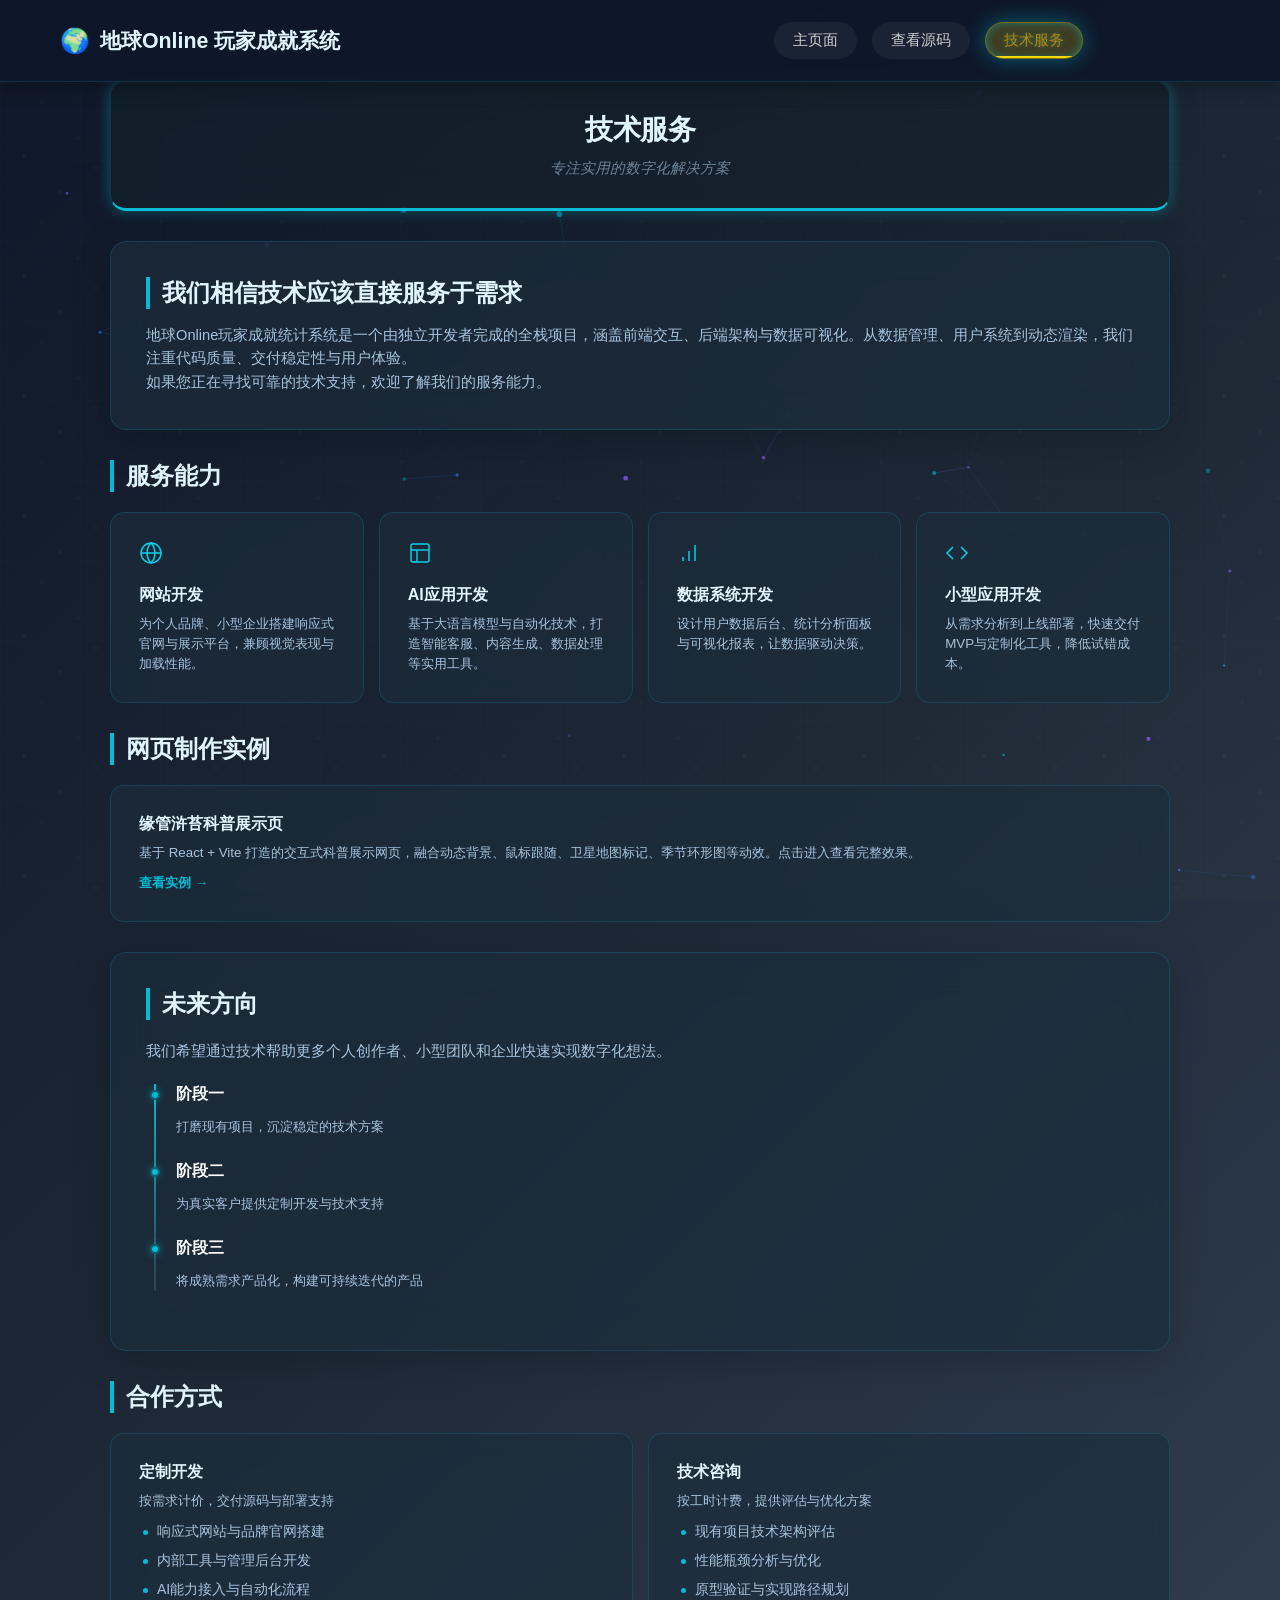
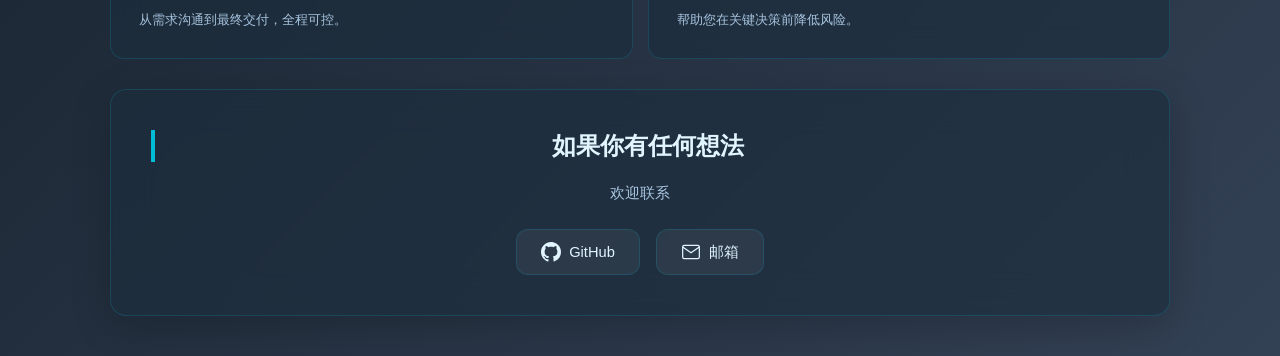
==== commit 732efa2b: "添加网页制作实例" ====
--- a/cooperation.html
+++ b/cooperation.html
@@ -88,6 +88,17 @@
         </div>
     </div>
 
+    <!-- 网页制作实例 -->
+    <div class="coop-section">
+        <h2 class="section-title">网页制作实例</h2>
+        <div class="coop-grid">
+            <a href="web-demo/index.html" class="coop-card" style="text-decoration:none;cursor:pointer;display:block">
+                <div class="coop-card-title">缘管浒苔科普展示页</div>
+                <div class="coop-card-desc">基于 React + Vite 打造的交互式科普展示网页，融合动态背景、鼠标跟随、卫星地图标记、季节环形图等动效。点击进入查看完整效果。</div>
+                <div class="coop-card-desc" style="margin-top:10px;color:var(--glow-color);font-weight:600">查看实例 →</div>
+            </a>
+        </div>
+    </div>
     <!-- 未来方向 -->
     <div class="coop-section">
         <div class="explain-card">
